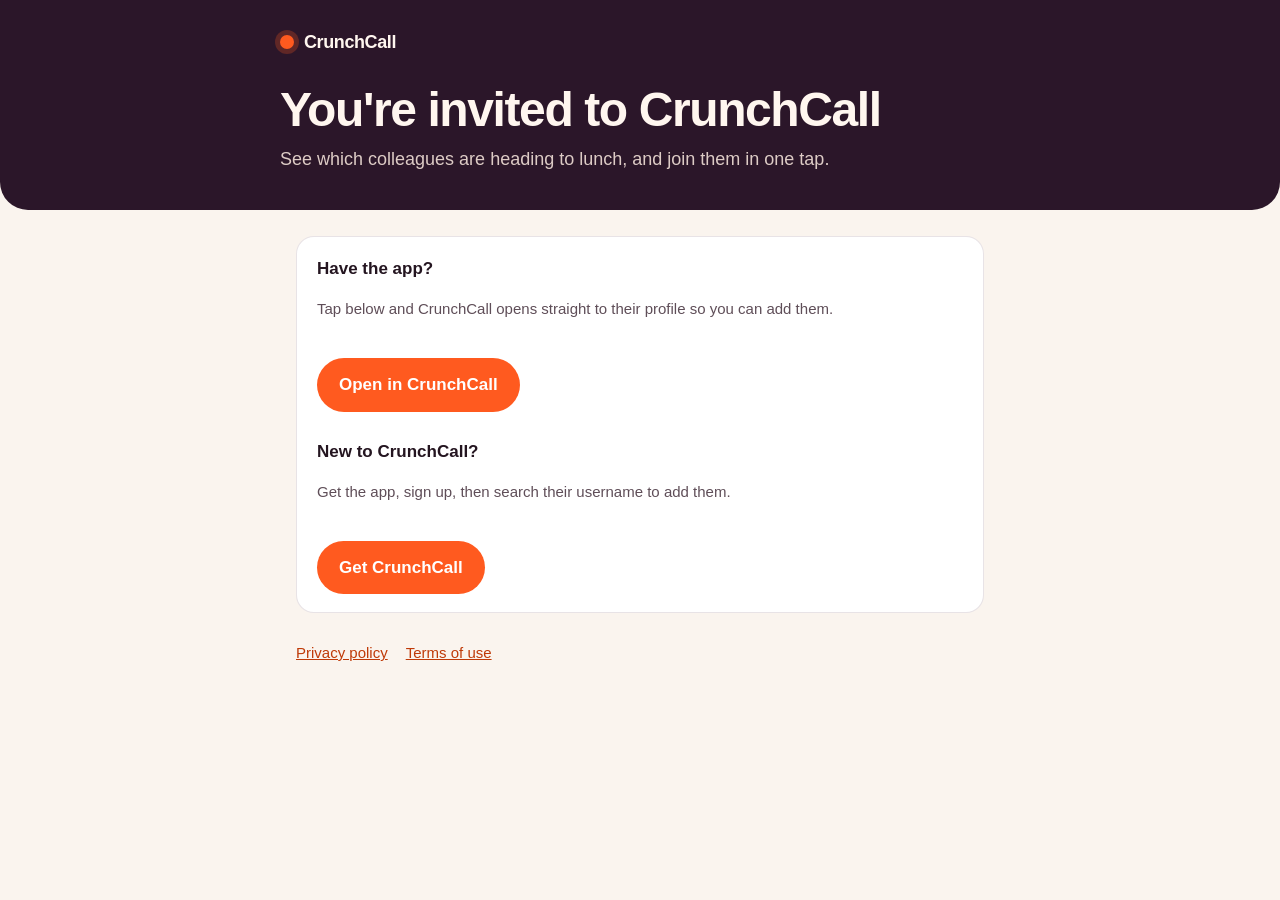
==== add.html @ 03b6a756 "Add files via upload" ====
<!doctype html>
<html lang="en-GB">
<head>
<meta charset="utf-8">
<meta name="viewport" content="width=device-width, initial-scale=1">
<title>Add me on CrunchCall</title>
<meta name="description" content="You've been invited to CrunchCall: see which colleagues are heading to lunch, and join them in one tap.">
<link rel="stylesheet" href="style.css">
</head>
<body>
<header class="hero">
  <div class="wrap">
    <a class="brand" href="/"><span class="dot"></span>CrunchCall</a>
    <h1 id="title">You're invited to CrunchCall</h1>
    <p id="sub">See which colleagues are heading to lunch, and join them in one tap.</p>
  </div>
</header>
<main class="wrap">
  <div class="card">
    <h3>Have the app?</h3>
    <p class="muted">Tap below and CrunchCall opens straight to their profile so you can add them.</p>
    <a class="btn" id="open" href="crunchcall://add">Open in CrunchCall</a>
    <h3 style="margin-top:26px">New to CrunchCall?</h3>
    <p class="muted" id="steps">Get the app, sign up, then search their username to add them.</p>
    <a class="btn" id="get" href="#">Get CrunchCall</a>
  </div>
  <div class="links">
    <a href="privacy.html">Privacy policy</a>
    <a href="terms.html">Terms of use</a>
  </div>
</main>
<script>
  // ↓↓ Paste your TestFlight public link here now (and the App Store link once approved) ↓↓
  var APP_LINK = 'https://testflight.apple.com/join/SXneTYSj';

  var u = (new URLSearchParams(location.search).get('u') || '').toLowerCase().replace(/[^a-z0-9._]/g, '').slice(0, 20);
  if (u) {
    document.getElementById('title').textContent = '@' + u + ' invited you to CrunchCall';
    document.getElementById('open').href = 'crunchcall://add?u=' + encodeURIComponent(u);
    document.getElementById('steps').innerHTML = 'Get the app, sign up, then search <strong>@' + u + '</strong> in Friends to add them.';
  }
  document.getElementById('get').href = APP_LINK.indexOf('http') === 0 ? APP_LINK : '/';
</script>
</body>
</html>
---- style.css ----
:root {
  --bg: #FAF4EE; --card: #FFFFFF; --ink: #241520; --sub: #5F4E58; --line: rgba(70,30,50,0.12);
  --hero: #2B1629; --hero-ink: #FFF6EF; --hero-sub: rgba(255,238,228,0.84);
  --brand: #FF5A1F; --brand-ink: #BF3A08;
}
@media (prefers-color-scheme: dark) {
  :root { --bg: #160D15; --card: #1F161E; --ink: #F6ECE6; --sub: #C8B6BF; --line: rgba(255,255,255,0.10);
    --hero: #2C1829; --brand-ink: #FF9A70; }
}
* { box-sizing: border-box; }
html { -webkit-text-size-adjust: 100%; }
body {
  margin: 0; background: var(--bg); color: var(--ink);
  font: 17px/1.6 -apple-system, BlinkMacSystemFont, "SF Pro Text", "Segoe UI", Roboto, Helvetica, Arial, sans-serif;
}
a { color: var(--brand-ink); }
.hero { background: var(--hero); color: var(--hero-ink); padding: 28px 16px 36px; border-radius: 0 0 28px 28px; }
.wrap { max-width: 720px; margin: 0 auto; }
.brand { display: inline-flex; align-items: center; gap: 10px; color: var(--hero-ink); text-decoration: none; font-weight: 800; letter-spacing: -0.4px; font-size: 18px; }
.dot { width: 14px; height: 14px; border-radius: 50%; background: var(--brand); box-shadow: 0 0 0 5px rgba(255,90,31,0.25); }
.hero h1 { font-size: clamp(32px, 7vw, 48px); line-height: 1.08; letter-spacing: -1.4px; margin: 26px 0 10px; }
.hero p { color: var(--hero-sub); margin: 0; font-size: 18px; }
main { padding: 8px 16px 48px; }
h2 { font-size: 22px; letter-spacing: -0.5px; margin: 36px 0 8px; }
h3 { font-size: 17px; margin: 22px 0 4px; }
p, li { color: var(--ink); }
.muted { color: var(--sub); font-size: 15px; }
ul { padding-left: 22px; }
li { margin: 4px 0; }
.card { background: var(--card); border: 1px solid var(--line); border-radius: 18px; padding: 18px 20px; margin-top: 18px; }
.btn { display: inline-block; background: var(--brand); color: #fff; text-decoration: none; font-weight: 700; padding: 13px 22px; border-radius: 999px; margin-top: 22px; }
.links { display: flex; flex-wrap: wrap; gap: 8px 18px; margin-top: 28px; font-size: 15px; }
footer { padding: 24px 16px 40px; color: var(--sub); font-size: 14px; }
.placeholder { background: #FFE6D9; color: #7a2a05; padding: 0 4px; border-radius: 4px; font-weight: 700; }
.card h3:first-child { margin-top: 0; }
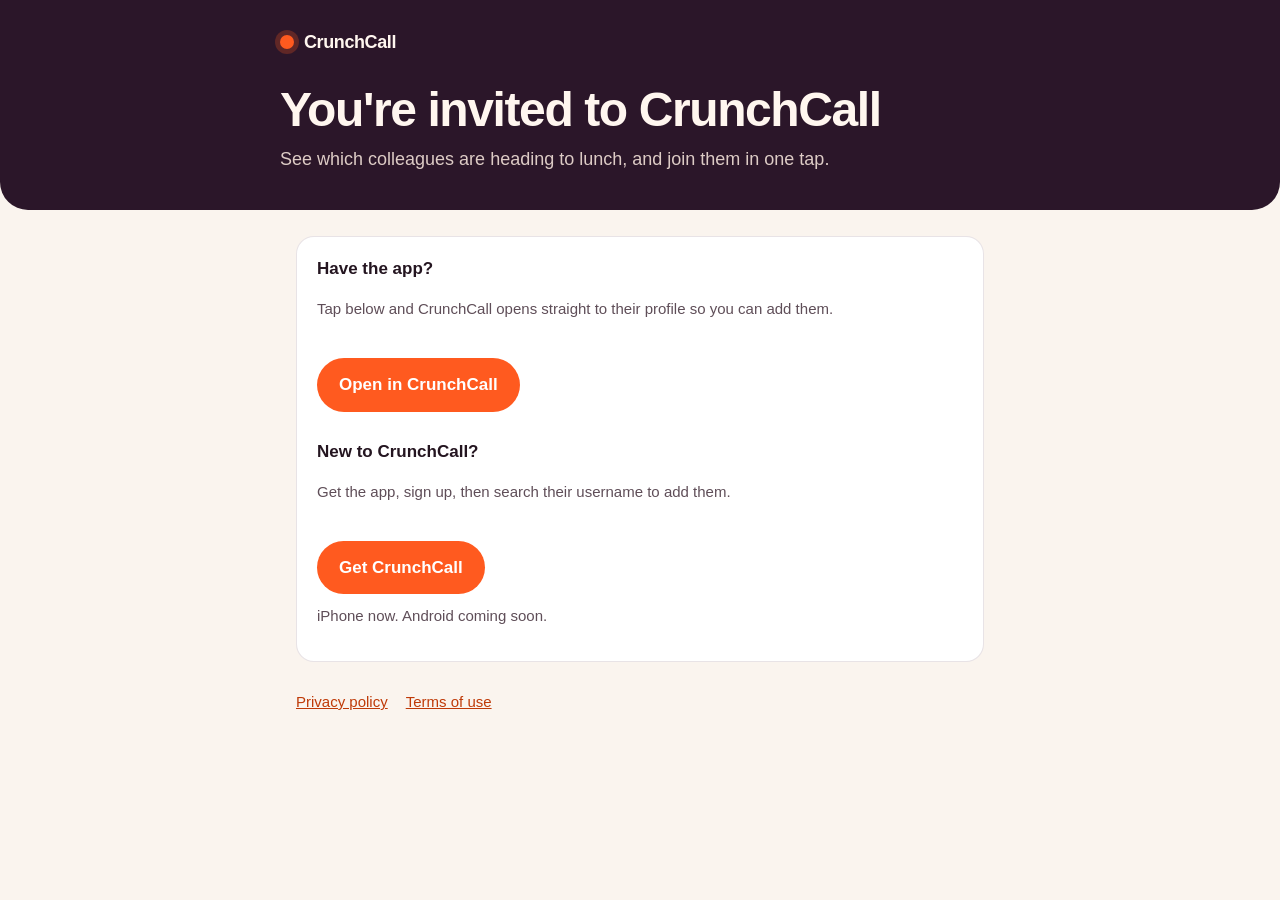
==== commit d58e1ab5: "Add delete-account page; update home and invite pages; store links in app-link.js Co-Authored-By: Cl" ====
--- a/add.html
+++ b/add.html
@@ -23,23 +23,47 @@
     <h3 style="margin-top:26px">New to CrunchCall?</h3>
     <p class="muted" id="steps">Get the app, sign up, then search their username to add them.</p>
     <a class="btn" id="get" href="#">Get CrunchCall</a>
+    <p class="muted" style="margin-top:10px">iPhone now. Android coming soon.</p>
   </div>
   <div class="links">
     <a href="privacy.html">Privacy policy</a>
     <a href="terms.html">Terms of use</a>
   </div>
 </main>
+<script src="app-link.js"></script>
 <script>
-  // ↓↓ Paste your TestFlight public link here now (and the App Store link once approved) ↓↓
-  var APP_LINK = 'https://testflight.apple.com/join/SXneTYSj';
+  // The App Store link lives in app-link.js (one place for the whole website).
+  var APP_LINK = window.APP_LINK || '';
+  var lunch = new URLSearchParams(location.search).get('lunch') === '1';
 
   var u = (new URLSearchParams(location.search).get('u') || '').toLowerCase().replace(/[^a-z0-9._]/g, '').slice(0, 20);
   if (u) {
-    document.getElementById('title').textContent = '@' + u + ' invited you to CrunchCall';
+    // From "share my lunch": first name and place come in the link (n=Bea&at=Canteen). Text only, never HTML.
+    var q = new URLSearchParams(location.search);
+    var n = (q.get('n') || '').replace(/[<>]/g, '').slice(0, 30);
+    var at = (q.get('at') || '').replace(/[<>]/g, '').slice(0, 40);
+    var who = n || '@' + u;
+    document.getElementById('title').textContent = lunch
+      ? who + ' is heading to lunch' + (at ? ' · ' + at : '') + ' 🍽️'
+      : '@' + u + ' invited you to CrunchCall';
+    if (lunch) document.getElementById('sub').textContent = 'Join them on CrunchCall: see who is out for lunch, and join in one tap.';
     document.getElementById('open').href = 'crunchcall://add?u=' + encodeURIComponent(u);
     document.getElementById('steps').innerHTML = 'Get the app, sign up, then search <strong>@' + u + '</strong> in Friends to add them.';
   }
   document.getElementById('get').href = APP_LINK.indexOf('http') === 0 ? APP_LINK : '/';
+
+  // Scanned someone's QR code? If you have CrunchCall, your phone opens it straight to their
+  // profile (this page never shows). If not, go straight to the store to get it.
+  if (new URLSearchParams(location.search).get('qr') === '1') {
+    var ua = navigator.userAgent || '';
+    var ios = /iPhone|iPad|iPod/.test(ua) || (navigator.platform === 'MacIntel' && navigator.maxTouchPoints > 1);
+    var android = /Android/.test(ua);
+    var store = ios ? APP_LINK : android ? (window.PLAY_LINK || '') : '';
+    if (store.indexOf('http') === 0) {
+      document.getElementById('title').textContent = 'Opening the store…';
+      location.replace(store);
+    }
+  }
 </script>
 </body>
 </html>
